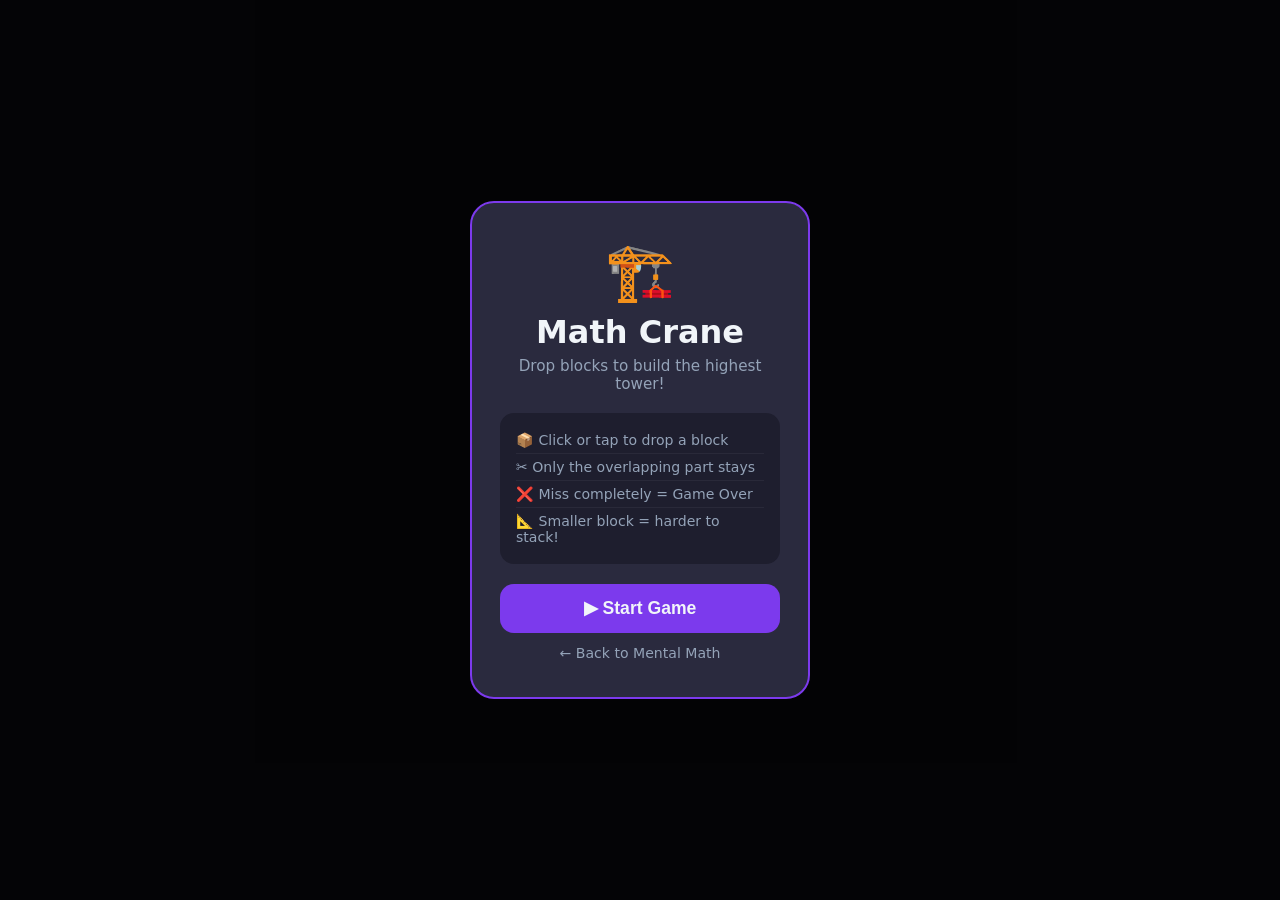
==== crane.html @ 94ea43d1 "new game crane" ====
<!DOCTYPE html>
<html lang="en">
<head>
  <meta charset="UTF-8" />
  <meta name="viewport" content="width=device-width, initial-scale=1.0" />
  <title>Math Crane 🏗️</title>
  <link rel="stylesheet" href="crane.css" />
</head>
<body>
  <!-- START SCREEN -->
  <div id="start-screen" class="overlay">
    <div class="overlay-box">
      <div class="crane-logo">🏗️</div>
      <h1>Math Crane</h1>
      <p class="sub">Drop blocks to build the highest tower!</p>
      <div class="how-to">
        <div class="how-row">📦 Click or tap to drop a block</div>
        <div class="how-row">✂️ Only the overlapping part stays</div>
        <div class="how-row">❌ Miss completely = Game Over</div>
        <div class="how-row">📐 Smaller block = harder to stack!</div>
      </div>
      <button class="big-btn" id="start-btn">▶ Start Game</button>
      <a href="index.html" class="back-link">← Back to Mental Math</a>
    </div>
  </div>

  <!-- GAME OVER SCREEN -->
  <div id="gameover-screen" class="overlay hidden">
    <div class="overlay-box">
      <div class="crane-logo">💥</div>
      <h1>Game Over!</h1>
      <p class="sub">Your tower collapsed!</p>
      <div class="score-display">
        <div class="score-label">Height Reached</div>
        <div class="score-value" id="final-score">0</div>
        <div class="score-label">blocks</div>
      </div>
      <div class="score-display" id="best-wrap">
        <div class="score-label">🏆 Best</div>
        <div class="score-value" id="best-score">0</div>
        <div class="score-label">blocks</div>
      </div>
      <button class="big-btn" id="retry-btn">🔄 Try Again</button>
      <a href="index.html" class="back-link">← Back to Mental Math</a>
    </div>
  </div>

  <!-- GAME UI -->
  <div id="game-ui" class="hidden">
    <div id="hud">
      <div class="hud-item">
        <span class="hud-label">HEIGHT</span>
        <span class="hud-value" id="hud-score">0</span>
      </div>
      <div class="hud-item">
        <span class="hud-label">BEST</span>
        <span class="hud-value" id="hud-best">0</span>
      </div>
    </div>
    <canvas id="gameCanvas"></canvas>
    <div id="drop-hint">Tap anywhere to drop!</div>
  </div>

  <script src="crane.js"></script>
</body>
</html>
---- crane.css ----
* { box-sizing: border-box; margin: 0; padding: 0; }

:root {
  --bg:     #1e1e2e;
  --card:   #2a2a3e;
  --accent: #7c3aed;
  --lite:   #a78bfa;
  --text:   #f1f5f9;
  --sub:    #94a3b8;
  --green:  #22c55e;
  --red:    #ef4444;
  --yellow: #f59e0b;
}

html, body {
  width: 100%; height: 100%;
  background: var(--bg);
  color: var(--text);
  font-family: 'Segoe UI', system-ui, sans-serif;
  overflow: hidden;
  user-select: none;
}

/* ── Overlays ───────────────────────────────────── */
.overlay {
  position: fixed;
  inset: 0;
  background: rgba(0,0,0,.88);
  display: flex;
  align-items: center;
  justify-content: center;
  z-index: 100;
}
.overlay.hidden { display: none; }

.overlay-box {
  background: var(--card);
  border: 2px solid var(--accent);
  border-radius: 24px;
  padding: 36px 28px;
  text-align: center;
  max-width: 340px;
  width: 90%;
}

.crane-logo { font-size: 3.5rem; margin-bottom: 8px; }
h1 { font-size: 2rem; font-weight: 900; margin-bottom: 6px; }
.sub { color: var(--sub); font-size: .95rem; margin-bottom: 20px; }

.how-to {
  background: var(--bg);
  border-radius: 14px;
  padding: 14px 16px;
  margin-bottom: 20px;
  text-align: left;
}
.how-row {
  font-size: .88rem;
  color: var(--sub);
  padding: 5px 0;
  border-bottom: 1px solid rgba(255,255,255,.05);
}
.how-row:last-child { border-bottom: none; }

.big-btn {
  display: block;
  width: 100%;
  background: var(--accent);
  color: var(--text);
  border: none;
  border-radius: 14px;
  padding: 14px;
  font-size: 1.1rem;
  font-weight: 800;
  cursor: pointer;
  transition: background .15s, transform .1s;
  margin-bottom: 12px;
}
.big-btn:hover { background: var(--lite); }
.big-btn:active { transform: scale(.97); }

.back-link {
  display: block;
  color: var(--sub);
  font-size: .88rem;
  text-decoration: none;
  margin-top: 4px;
}
.back-link:hover { color: var(--text); }

.score-display {
  background: var(--bg);
  border-radius: 14px;
  padding: 14px;
  margin-bottom: 14px;
}
.score-label { font-size: .8rem; color: var(--sub); font-weight: 600; text-transform: uppercase; }
.score-value { font-size: 3rem; font-weight: 900; color: var(--accent); line-height: 1.1; }

/* ── HUD ────────────────────────────────────────── */
#game-ui {
  position: fixed;
  inset: 0;
  display: flex;
  flex-direction: column;
  align-items: center;
}
#game-ui.hidden { display: none; }

#hud {
  display: flex;
  gap: 40px;
  padding: 14px 24px;
  background: rgba(26,26,46,.9);
  border-bottom: 1px solid rgba(255,255,255,.06);
  width: 100%;
  justify-content: center;
  z-index: 10;
}
.hud-item { text-align: center; }
.hud-label { display: block; font-size: .7rem; font-weight: 700; color: var(--sub); text-transform: uppercase; letter-spacing: .08em; }
.hud-value { display: block; font-size: 1.6rem; font-weight: 900; color: var(--lite); }

#gameCanvas {
  display: block;
  flex: 1;
  width: 100%;
  touch-action: none;
}

#drop-hint {
  position: fixed;
  bottom: 24px;
  left: 50%;
  transform: translateX(-50%);
  background: rgba(124,58,237,.25);
  border: 1px solid var(--accent);
  border-radius: 20px;
  padding: 8px 20px;
  font-size: .85rem;
  color: var(--lite);
  font-weight: 600;
  pointer-events: none;
  transition: opacity .4s;
}
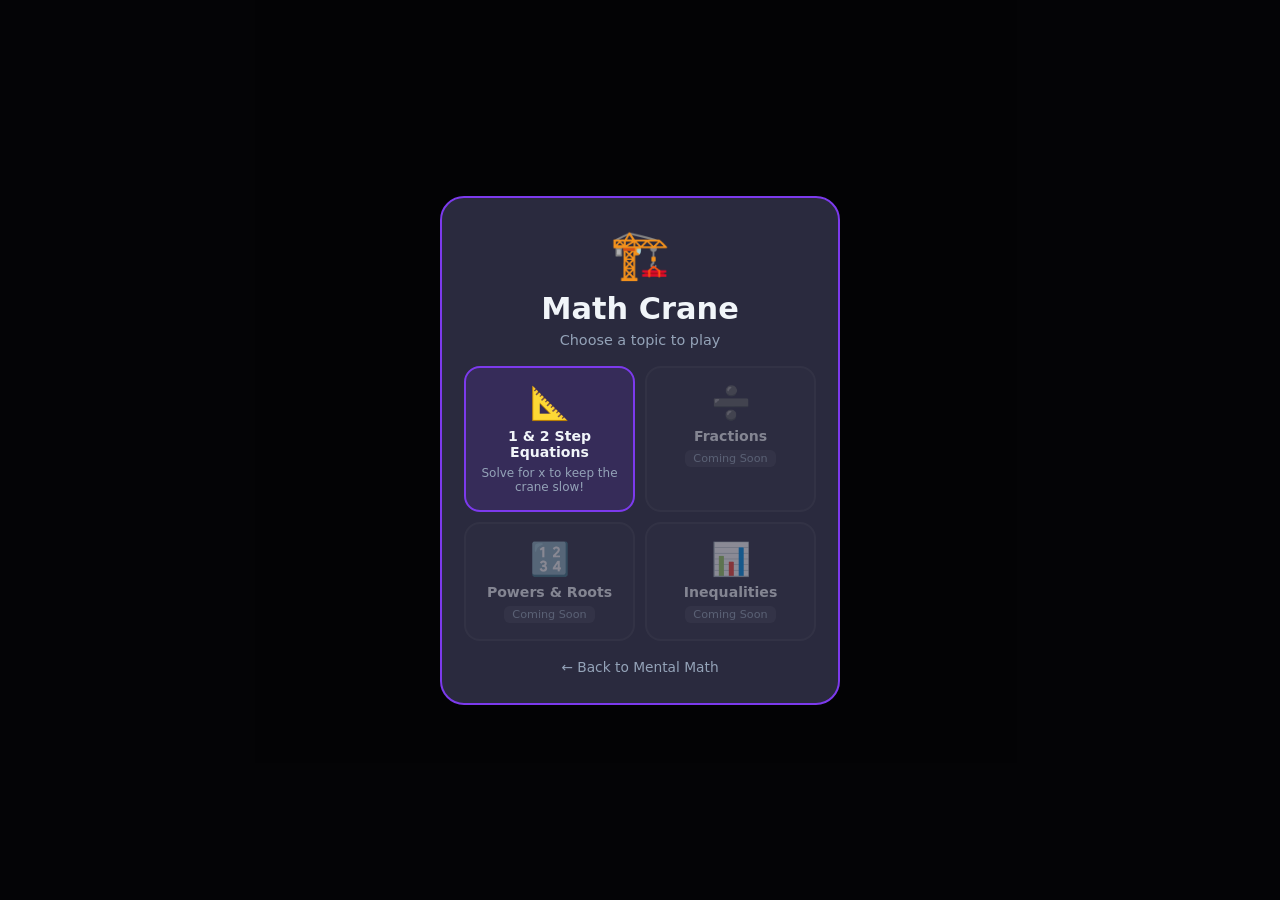
==== commit 0d25770c: "Update the math crane." ====
--- a/crane.html
+++ b/crane.html
@@ -7,24 +7,115 @@
   <link rel="stylesheet" href="crane.css" />
 </head>
 <body>
-  <!-- START SCREEN -->
-  <div id="start-screen" class="overlay">
-    <div class="overlay-box">
+
+  <!-- ── TOPIC SELECTION SCREEN ───────────────────────────── -->
+  <div id="topic-screen" class="overlay">
+    <div class="overlay-box topic-box">
       <div class="crane-logo">🏗️</div>
       <h1>Math Crane</h1>
-      <p class="sub">Drop blocks to build the highest tower!</p>
-      <div class="how-to">
-        <div class="how-row">📦 Click or tap to drop a block</div>
-        <div class="how-row">✂️ Only the overlapping part stays</div>
-        <div class="how-row">❌ Miss completely = Game Over</div>
-        <div class="how-row">📐 Smaller block = harder to stack!</div>
+      <p class="sub">Choose a topic to play</p>
+
+      <div class="topic-grid">
+        <!-- Active topic -->
+        <div class="topic-card active-topic" onclick="selectTopic('equations')">
+          <div class="topic-icon">📐</div>
+          <div class="topic-name">1 &amp; 2 Step Equations</div>
+          <div class="topic-desc">Solve for x to keep the crane slow!</div>
+        </div>
+        <!-- Coming soon -->
+        <div class="topic-card soon-topic">
+          <div class="topic-icon">➗</div>
+          <div class="topic-name">Fractions</div>
+          <div class="topic-desc coming-soon-badge">Coming Soon</div>
+        </div>
+        <div class="topic-card soon-topic">
+          <div class="topic-icon">🔢</div>
+          <div class="topic-name">Powers &amp; Roots</div>
+          <div class="topic-desc coming-soon-badge">Coming Soon</div>
+        </div>
+        <div class="topic-card soon-topic">
+          <div class="topic-icon">📊</div>
+          <div class="topic-name">Inequalities</div>
+          <div class="topic-desc coming-soon-badge">Coming Soon</div>
+        </div>
       </div>
-      <button class="big-btn" id="start-btn">▶ Start Game</button>
+
       <a href="index.html" class="back-link">← Back to Mental Math</a>
     </div>
   </div>
 
-  <!-- GAME OVER SCREEN -->
+  <!-- ── HOW TO PLAY OVERLAY ───────────────────────────────── -->
+  <div id="howto-overlay" class="overlay hidden">
+    <div class="overlay-box howto-box">
+      <div class="crane-logo" style="font-size:2.2rem">📐</div>
+      <h2 style="font-size:1.3rem;font-weight:900;margin-bottom:4px">1 &amp; 2 Step Equations</h2>
+      <p class="sub" style="margin-bottom:16px">Here's how the crane game works</p>
+
+      <div class="howto-steps">
+        <div class="howto-step">
+          <span class="step-icon">📦</span>
+          <span>Click or tap to <strong>drop a block</strong>. Only the overlapping part stays!</span>
+        </div>
+        <div class="howto-step">
+          <span class="step-icon">📐</span>
+          <span>Every <strong>4 blocks</strong>, the game pauses and shows you an equation to solve.</span>
+        </div>
+        <div class="howto-step eq-example">
+          <span>Example: &nbsp;<strong>2x + 3 = 11</strong> &nbsp;→&nbsp; type <strong>4</strong></span>
+        </div>
+        <div class="howto-step">
+          <span class="step-icon">⚡</span>
+          <span><strong>Answer fast!</strong> Every 3 seconds you wait, the crane speeds up.</span>
+        </div>
+        <div class="howto-step">
+          <span class="step-icon">🏆</span>
+          <span>The <strong>higher your tower</strong>, the harder the equations. How high can you go?</span>
+        </div>
+      </div>
+
+      <div class="speed-legend">
+        <span>🐢 Slow</span>
+        <div class="speed-bar-bg"><div class="speed-bar-fill"></div></div>
+        <span>🚀 Fast</span>
+      </div>
+      <p style="font-size:.78rem;color:var(--sub);margin-bottom:16px">Answer quickly → crane stays slow → you stack higher!</p>
+
+      <button class="big-btn" id="play-btn">▶ Let's Play!</button>
+    </div>
+  </div>
+
+  <!-- ── MATH QUESTION OVERLAY ─────────────────────────────── -->
+  <div id="question-overlay" class="overlay hidden">
+    <div class="overlay-box question-box">
+      <div class="q-header">
+        <span class="q-badge">📐 Solve for x</span>
+        <span class="speed-warning" id="speed-warning">⚡ Speed up in <strong id="countdown">3</strong>s</span>
+      </div>
+
+      <div class="equation-display" id="eq-display">2x + 3 = 11</div>
+
+      <div class="speed-meter">
+        <span class="speed-label">Crane Speed:</span>
+        <div class="speed-dots" id="speed-dots">
+          <span class="dot"></span><span class="dot"></span><span class="dot"></span>
+          <span class="dot"></span><span class="dot"></span><span class="dot"></span>
+        </div>
+        <span class="speed-emoji" id="speed-emoji">🐢</span>
+      </div>
+
+      <div class="eq-input-row">
+        <span class="eq-x-label">x =</span>
+        <input type="number" id="eq-input" inputmode="numeric" placeholder="?" autocomplete="off" />
+      </div>
+
+      <div class="eq-feedback hidden" id="eq-feedback">❌ Not quite — try again!</div>
+
+      <button class="big-btn" id="eq-submit">✓ Submit Answer</button>
+      <p style="font-size:.78rem;color:var(--sub);margin-top:8px">Press Enter or tap Submit</p>
+    </div>
+  </div>
+
+  <!-- ── GAME OVER SCREEN ───────────────────────────────────── -->
   <div id="gameover-screen" class="overlay hidden">
     <div class="overlay-box">
       <div class="crane-logo">💥</div>
@@ -35,22 +126,31 @@
         <div class="score-value" id="final-score">0</div>
         <div class="score-label">blocks</div>
       </div>
-      <div class="score-display" id="best-wrap">
+      <div class="score-display">
         <div class="score-label">🏆 Best</div>
         <div class="score-value" id="best-score">0</div>
         <div class="score-label">blocks</div>
       </div>
-      <button class="big-btn" id="retry-btn">🔄 Try Again</button>
+      <div class="score-display" id="eq-stats-box">
+        <div class="score-label">✅ Equations Solved</div>
+        <div class="score-value" id="eq-solved-count" style="font-size:2rem">0</div>
+      </div>
+      <button class="big-btn" id="retry-btn">🔄 Play Again</button>
+      <button class="big-btn grey-btn" id="change-topic-btn">📐 Change Topic</button>
       <a href="index.html" class="back-link">← Back to Mental Math</a>
     </div>
   </div>
 
-  <!-- GAME UI -->
+  <!-- ── GAME UI ────────────────────────────────────────────── -->
   <div id="game-ui" class="hidden">
     <div id="hud">
       <div class="hud-item">
         <span class="hud-label">HEIGHT</span>
         <span class="hud-value" id="hud-score">0</span>
+      </div>
+      <div class="hud-item">
+        <span class="hud-label">SOLVED</span>
+        <span class="hud-value" id="hud-solved">0</span>
       </div>
       <div class="hud-item">
         <span class="hud-label">BEST</span>
--- a/crane.css
+++ b/crane.css
@@ -30,6 +30,8 @@
   align-items: center;
   justify-content: center;
   z-index: 100;
+  padding: 16px;
+  overflow-y: auto;
 }
 .overlay.hidden { display: none; }
 
@@ -37,31 +39,216 @@
   background: var(--card);
   border: 2px solid var(--accent);
   border-radius: 24px;
-  padding: 36px 28px;
+  padding: 28px 22px;
   text-align: center;
-  max-width: 340px;
-  width: 90%;
-}
-
-.crane-logo { font-size: 3.5rem; margin-bottom: 8px; }
-h1 { font-size: 2rem; font-weight: 900; margin-bottom: 6px; }
-.sub { color: var(--sub); font-size: .95rem; margin-bottom: 20px; }
-
-.how-to {
-  background: var(--bg);
-  border-radius: 14px;
-  padding: 14px 16px;
-  margin-bottom: 20px;
-  text-align: left;
-}
-.how-row {
+  width: 100%;
+  max-width: 360px;
+}
+
+.crane-logo { font-size: 3rem; margin-bottom: 8px; }
+h1 { font-size: 1.9rem; font-weight: 900; margin-bottom: 6px; }
+.sub { color: var(--sub); font-size: .9rem; margin-bottom: 18px; }
+
+/* ── Topic Selection ────────────────────────────── */
+.topic-box { max-width: 400px; }
+
+.topic-grid {
+  display: grid;
+  grid-template-columns: 1fr 1fr;
+  gap: 10px;
+  margin-bottom: 18px;
+}
+
+.topic-card {
+  border-radius: 16px;
+  padding: 16px 10px;
+  border: 2px solid transparent;
+  display: flex;
+  flex-direction: column;
+  align-items: center;
+  gap: 6px;
+  cursor: pointer;
+  transition: transform .15s, border-color .15s, background .15s;
+}
+
+.active-topic {
+  background: rgba(124,58,237,.15);
+  border-color: var(--accent);
+}
+.active-topic:hover { transform: scale(1.03); background: rgba(124,58,237,.25); }
+.active-topic:active { transform: scale(.97); }
+
+.soon-topic {
+  background: rgba(255,255,255,.03);
+  border-color: rgba(255,255,255,.06);
+  opacity: .45;
+  cursor: not-allowed;
+}
+
+.topic-icon { font-size: 2rem; }
+.topic-name { font-size: .88rem; font-weight: 800; color: var(--text); }
+.topic-desc { font-size: .75rem; color: var(--sub); }
+.coming-soon-badge {
+  font-size: .7rem;
+  background: rgba(255,255,255,.08);
+  border-radius: 6px;
+  padding: 2px 8px;
+  color: var(--sub);
+}
+
+/* ── How To Play ────────────────────────────────── */
+.howto-box { max-width: 380px; text-align: left; }
+
+.howto-steps {
+  display: flex;
+  flex-direction: column;
+  gap: 10px;
+  margin-bottom: 14px;
+}
+.howto-step {
+  display: flex;
+  align-items: flex-start;
+  gap: 10px;
+  font-size: .87rem;
+  color: var(--sub);
+  line-height: 1.5;
+  background: var(--bg);
+  border-radius: 10px;
+  padding: 10px 12px;
+}
+.howto-step strong { color: var(--text); }
+.step-icon { font-size: 1.1rem; flex-shrink: 0; margin-top: 1px; }
+.eq-example {
+  justify-content: center;
+  text-align: center;
+  background: rgba(124,58,237,.15);
+  border: 1px solid rgba(124,58,237,.3);
+  color: var(--text);
+  font-size: .9rem;
+  font-weight: 600;
+}
+
+.speed-legend {
+  display: flex;
+  align-items: center;
+  gap: 10px;
+  margin: 12px 0 6px;
+  font-size: .8rem;
+  color: var(--sub);
+}
+.speed-bar-bg {
+  flex: 1;
+  height: 8px;
+  background: rgba(255,255,255,.08);
+  border-radius: 4px;
+  overflow: hidden;
+}
+.speed-bar-fill {
+  height: 100%;
+  width: 30%;
+  background: linear-gradient(to right, var(--green), var(--yellow), var(--red));
+  border-radius: 4px;
+}
+
+/* ── Math Question Overlay ──────────────────────── */
+.question-box {
+  max-width: 360px;
+  text-align: center;
+  border-color: var(--yellow);
+}
+
+.q-header {
+  display: flex;
+  justify-content: space-between;
+  align-items: center;
+  margin-bottom: 16px;
+}
+.q-badge {
+  font-size: .8rem;
+  font-weight: 700;
+  background: rgba(124,58,237,.2);
+  color: var(--lite);
+  padding: 4px 10px;
+  border-radius: 8px;
+}
+.speed-warning {
+  font-size: .8rem;
+  color: var(--yellow);
+  font-weight: 600;
+}
+.speed-warning strong { font-size: 1rem; }
+
+.equation-display {
+  font-size: 2.4rem;
+  font-weight: 900;
+  color: var(--text);
+  background: var(--bg);
+  border-radius: 16px;
+  padding: 20px 16px;
+  margin-bottom: 14px;
+  letter-spacing: .02em;
+}
+
+.speed-meter {
+  display: flex;
+  align-items: center;
+  gap: 8px;
+  margin-bottom: 14px;
+  background: var(--bg);
+  border-radius: 10px;
+  padding: 8px 12px;
+}
+.speed-label { font-size: .75rem; color: var(--sub); flex-shrink: 0; }
+.speed-dots { display: flex; gap: 4px; flex: 1; justify-content: center; }
+.dot {
+  width: 14px; height: 14px;
+  border-radius: 50%;
+  background: rgba(255,255,255,.12);
+  transition: background .3s;
+}
+.dot.active-slow   { background: var(--green); }
+.dot.active-medium { background: var(--yellow); }
+.dot.active-fast   { background: var(--red); box-shadow: 0 0 6px var(--red); }
+.speed-emoji { font-size: 1.2rem; flex-shrink: 0; }
+
+.eq-input-row {
+  display: flex;
+  align-items: center;
+  gap: 10px;
+  justify-content: center;
+  margin-bottom: 10px;
+}
+.eq-x-label {
+  font-size: 1.6rem;
+  font-weight: 900;
+  color: var(--lite);
+}
+#eq-input {
+  width: 110px;
+  background: var(--bg);
+  border: 2px solid var(--accent);
+  border-radius: 12px;
+  color: var(--text);
+  font-size: 1.6rem;
+  font-weight: 700;
+  text-align: center;
+  padding: 10px 8px;
+  outline: none;
+}
+#eq-input:focus { border-color: var(--lite); }
+
+.eq-feedback {
   font-size: .88rem;
-  color: var(--sub);
-  padding: 5px 0;
-  border-bottom: 1px solid rgba(255,255,255,.05);
-}
-.how-row:last-child { border-bottom: none; }
-
+  color: var(--red);
+  font-weight: 700;
+  margin-bottom: 8px;
+  background: rgba(239,68,68,.1);
+  border-radius: 8px;
+  padding: 6px 12px;
+}
+.eq-feedback.hidden { display: none; }
+
+/* ── Buttons ────────────────────────────────────── */
 .big-btn {
   display: block;
   width: 100%;
@@ -70,32 +257,35 @@
   border: none;
   border-radius: 14px;
   padding: 14px;
-  font-size: 1.1rem;
+  font-size: 1.05rem;
   font-weight: 800;
   cursor: pointer;
   transition: background .15s, transform .1s;
-  margin-bottom: 12px;
-}
-.big-btn:hover { background: var(--lite); }
+  margin-bottom: 10px;
+}
+.big-btn:hover  { background: var(--lite); }
 .big-btn:active { transform: scale(.97); }
+.grey-btn { background: #374151; }
+.grey-btn:hover { background: #4b5563; }
 
 .back-link {
   display: block;
   color: var(--sub);
-  font-size: .88rem;
+  font-size: .86rem;
   text-decoration: none;
   margin-top: 4px;
 }
 .back-link:hover { color: var(--text); }
 
+/* ── Score Display ──────────────────────────────── */
 .score-display {
   background: var(--bg);
   border-radius: 14px;
-  padding: 14px;
-  margin-bottom: 14px;
-}
-.score-label { font-size: .8rem; color: var(--sub); font-weight: 600; text-transform: uppercase; }
-.score-value { font-size: 3rem; font-weight: 900; color: var(--accent); line-height: 1.1; }
+  padding: 12px;
+  margin-bottom: 12px;
+}
+.score-label { font-size: .75rem; color: var(--sub); font-weight: 600; text-transform: uppercase; }
+.score-value { font-size: 2.6rem; font-weight: 900; color: var(--accent); line-height: 1.1; }
 
 /* ── HUD ────────────────────────────────────────── */
 #game-ui {
@@ -109,17 +299,18 @@
 
 #hud {
   display: flex;
-  gap: 40px;
-  padding: 14px 24px;
-  background: rgba(26,26,46,.9);
+  gap: 28px;
+  padding: 12px 20px;
+  background: rgba(26,26,46,.95);
   border-bottom: 1px solid rgba(255,255,255,.06);
   width: 100%;
   justify-content: center;
   z-index: 10;
+  flex-shrink: 0;
 }
 .hud-item { text-align: center; }
-.hud-label { display: block; font-size: .7rem; font-weight: 700; color: var(--sub); text-transform: uppercase; letter-spacing: .08em; }
-.hud-value { display: block; font-size: 1.6rem; font-weight: 900; color: var(--lite); }
+.hud-label { display: block; font-size: .65rem; font-weight: 700; color: var(--sub); text-transform: uppercase; letter-spacing: .08em; }
+.hud-value { display: block; font-size: 1.5rem; font-weight: 900; color: var(--lite); }
 
 #gameCanvas {
   display: block;
@@ -130,16 +321,30 @@
 
 #drop-hint {
   position: fixed;
-  bottom: 24px;
+  bottom: 20px;
   left: 50%;
   transform: translateX(-50%);
   background: rgba(124,58,237,.25);
   border: 1px solid var(--accent);
   border-radius: 20px;
-  padding: 8px 20px;
-  font-size: .85rem;
+  padding: 7px 18px;
+  font-size: .82rem;
   color: var(--lite);
   font-weight: 600;
   pointer-events: none;
-  transition: opacity .4s;
-}
+  white-space: nowrap;
+  transition: opacity .5s;
+}
+
+/* ── Next question counter on canvas ────────────── */
+#next-q-hint {
+  position: fixed;
+  bottom: 60px;
+  left: 50%;
+  transform: translateX(-50%);
+  font-size: .78rem;
+  color: var(--sub);
+  font-weight: 600;
+  pointer-events: none;
+  white-space: nowrap;
+}
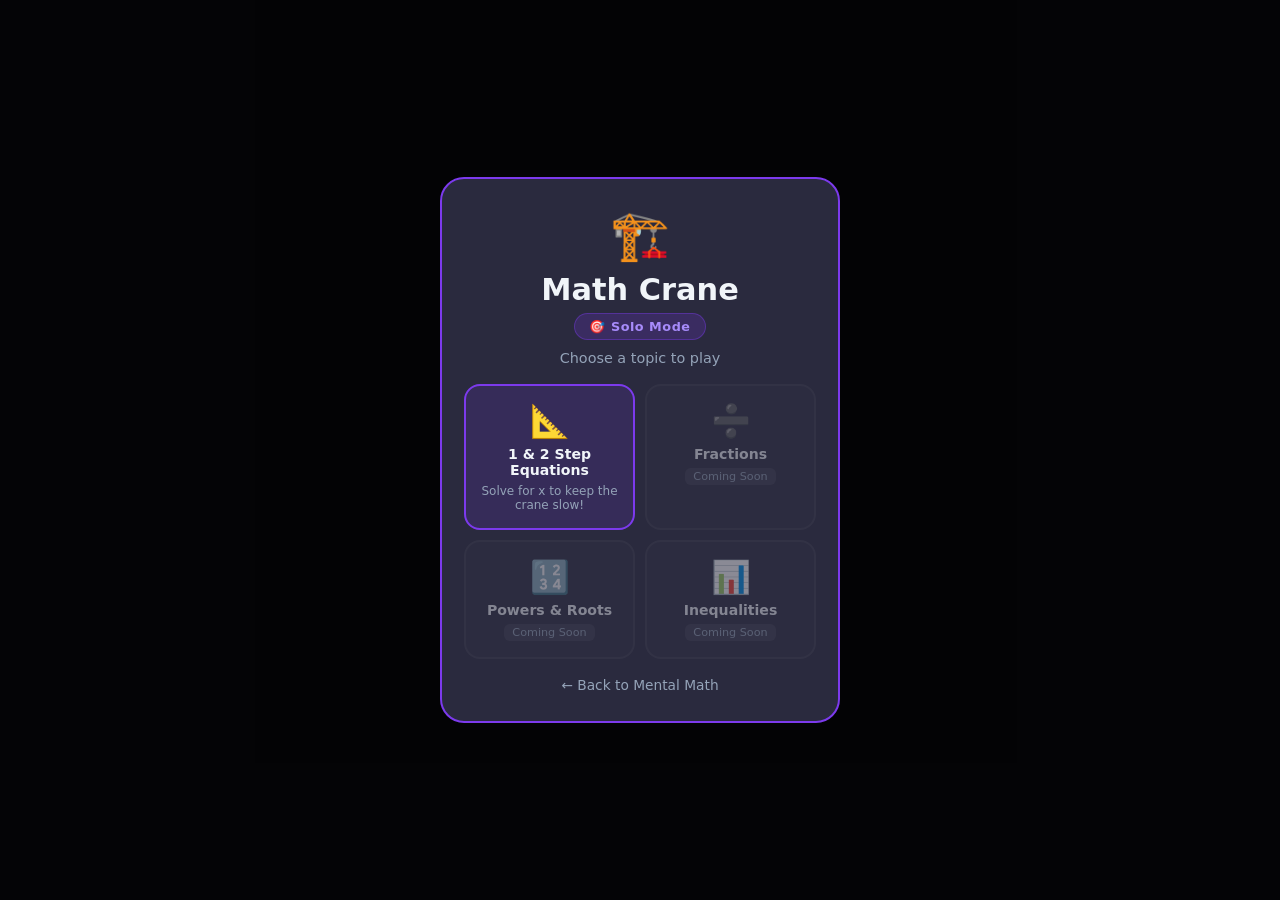
==== commit 3a46479d: "Crane Added multiplayer up to 5 players move the card to solo and clahllenge friend." ====
--- a/crane.html
+++ b/crane.html
@@ -8,21 +8,20 @@
 </head>
 <body>
 
-  <!-- ── TOPIC SELECTION SCREEN ───────────────────────────── -->
+  <!-- ── TOPIC SELECTION ───────────────────────────────────── -->
   <div id="topic-screen" class="overlay">
     <div class="overlay-box topic-box">
       <div class="crane-logo">🏗️</div>
       <h1>Math Crane</h1>
+      <div id="mode-banner" class="mode-banner solo-banner">🎯 Solo Mode</div>
       <p class="sub">Choose a topic to play</p>
 
       <div class="topic-grid">
-        <!-- Active topic -->
         <div class="topic-card active-topic" onclick="selectTopic('equations')">
           <div class="topic-icon">📐</div>
           <div class="topic-name">1 &amp; 2 Step Equations</div>
           <div class="topic-desc">Solve for x to keep the crane slow!</div>
         </div>
-        <!-- Coming soon -->
         <div class="topic-card soon-topic">
           <div class="topic-icon">➗</div>
           <div class="topic-name">Fractions</div>
@@ -44,7 +43,46 @@
     </div>
   </div>
 
-  <!-- ── HOW TO PLAY OVERLAY ───────────────────────────────── -->
+  <!-- ── MULTI: CREATE OR JOIN ──────────────────────────────── -->
+  <div id="multi-mode-screen" class="overlay hidden">
+    <div class="overlay-box">
+      <div style="font-size:2.4rem;margin-bottom:8px">🏗️</div>
+      <h2 class="screen-title">Math Crane Multiplayer</h2>
+      <p class="sub" style="margin-bottom:24px">Topic: <strong id="multi-topic-label" style="color:var(--lite)">1 &amp; 2 Step Equations</strong></p>
+      <button class="big-btn" id="create-room-btn">🏠 Create a Room</button>
+      <button class="big-btn grey-btn" id="join-room-btn">🔗 Join with Code</button>
+      <button class="back-link-btn" id="multi-back-btn">← Back</button>
+    </div>
+  </div>
+
+  <!-- ── JOIN ROOM ──────────────────────────────────────────── -->
+  <div id="join-screen" class="overlay hidden">
+    <div class="overlay-box">
+      <div style="font-size:2rem;margin-bottom:8px">🔗</div>
+      <h2 class="screen-title">Join a Room</h2>
+      <p class="sub" style="margin-bottom:16px">Enter the 4-digit code</p>
+      <input type="number" id="join-code-input" inputmode="numeric" maxlength="4" placeholder="1234" class="code-input" />
+      <div id="join-error" class="join-error hidden">Room not found. Check the code!</div>
+      <button class="big-btn" id="join-submit-btn">→ Join</button>
+      <button class="back-link-btn" id="join-back-btn">← Back</button>
+    </div>
+  </div>
+
+  <!-- ── LOBBY ──────────────────────────────────────────────── -->
+  <div id="lobby-screen" class="overlay hidden">
+    <div class="overlay-box lobby-box">
+      <div style="font-size:1.8rem;margin-bottom:4px">🏗️</div>
+      <h2 class="screen-title">Room Code</h2>
+      <div class="lobby-code" id="lobby-code-display">----</div>
+      <p class="sub" style="margin-bottom:14px">Share this code with friends!</p>
+      <div class="lobby-players" id="lobby-players"></div>
+      <p id="lobby-waiting-msg" class="lobby-waiting-msg">Waiting for players… (up to 5)</p>
+      <button class="big-btn green-btn" id="lobby-start-btn" style="display:none">▶ Start Game!</button>
+      <button class="big-btn grey-btn" id="lobby-leave-btn">Leave Room</button>
+    </div>
+  </div>
+
+  <!-- ── HOW TO PLAY ────────────────────────────────────────── -->
   <div id="howto-overlay" class="overlay hidden">
     <div class="overlay-box howto-box">
       <div class="crane-logo" style="font-size:2.2rem">📐</div>
@@ -69,7 +107,7 @@
         </div>
         <div class="howto-step">
           <span class="step-icon">🏆</span>
-          <span>The <strong>higher your tower</strong>, the harder the equations. How high can you go?</span>
+          <span id="howto-goal-text">The <strong>higher your tower</strong>, the harder the equations. How high can you go?</span>
         </div>
       </div>
 
@@ -81,6 +119,13 @@
       <p style="font-size:.78rem;color:var(--sub);margin-bottom:16px">Answer quickly → crane stays slow → you stack higher!</p>
 
       <button class="big-btn" id="play-btn">▶ Let's Play!</button>
+    </div>
+  </div>
+
+  <!-- ── COUNTDOWN OVERLAY ──────────────────────────────────── -->
+  <div id="countdown-overlay" class="overlay hidden">
+    <div class="countdown-box">
+      <div id="countdown-num">3</div>
     </div>
   </div>
 
@@ -115,7 +160,54 @@
     </div>
   </div>
 
-  <!-- ── GAME OVER SCREEN ───────────────────────────────────── -->
+  <!-- ── PAUSE OVERLAY ─────────────────────────────────────── -->
+  <div id="pause-overlay" class="overlay hidden">
+    <div class="overlay-box pause-box">
+      <div style="font-size:2.5rem;margin-bottom:8px">⏸️</div>
+      <h2 style="font-size:1.4rem;font-weight:900;margin-bottom:6px">Game Paused</h2>
+      <p style="color:var(--sub);font-size:.9rem;margin-bottom:20px">Take a breath!</p>
+      <button class="big-btn" id="resume-btn">▶ Resume</button>
+      <button class="big-btn grey-btn" id="pause-quit-btn">✕ Quit Game</button>
+    </div>
+  </div>
+
+  <!-- ── QUIT CONFIRM ───────────────────────────────────────── -->
+  <div id="crane-quit-overlay" class="overlay hidden">
+    <div class="overlay-box pause-box">
+      <div style="font-size:2.5rem;margin-bottom:8px">⚠️</div>
+      <h2 style="font-size:1.3rem;font-weight:900;margin-bottom:6px">Quit Game?</h2>
+      <p style="color:var(--sub);font-size:.88rem;margin-bottom:20px">Your tower progress will be lost!</p>
+      <div style="display:flex;gap:10px">
+        <button class="big-btn grey-btn" style="margin:0;flex:1" id="quit-no-btn">✕ No, Stay</button>
+        <button class="big-btn" style="margin:0;flex:1;background:var(--red)" id="quit-yes-btn">✓ Yes, Quit</button>
+      </div>
+    </div>
+  </div>
+
+  <!-- ── SPECTATOR (eliminated in multi) ────────────────────── -->
+  <div id="spectator-overlay" class="overlay hidden">
+    <div class="overlay-box spectator-box">
+      <div style="font-size:2.5rem;margin-bottom:6px">💥</div>
+      <h2 style="font-size:1.3rem;font-weight:900;margin-bottom:4px">You're Eliminated!</h2>
+      <p class="sub" style="margin-bottom:14px">Watch the remaining players…</p>
+      <div class="live-leaderboard" id="spectator-leaderboard"></div>
+      <p id="spectator-waiting" style="font-size:.8rem;color:var(--sub);margin-top:10px">Game in progress…</p>
+    </div>
+  </div>
+
+  <!-- ── FINAL RESULTS (multi) ──────────────────────────────── -->
+  <div id="final-results-screen" class="overlay hidden">
+    <div class="overlay-box results-box">
+      <div style="font-size:2.5rem;margin-bottom:6px">🏆</div>
+      <h2 style="font-size:1.4rem;font-weight:900;margin-bottom:4px">Game Over!</h2>
+      <p class="sub" style="margin-bottom:14px">Final Rankings</p>
+      <div class="final-rankings" id="final-rankings"></div>
+      <button class="big-btn green-btn" id="rematch-btn">🔄 Rematch</button>
+      <button class="big-btn grey-btn" id="results-home-btn">🏠 Back to Menu</button>
+    </div>
+  </div>
+
+  <!-- ── SOLO GAME OVER ────────────────────────────────────── -->
   <div id="gameover-screen" class="overlay hidden">
     <div class="overlay-box">
       <div class="crane-logo">💥</div>
@@ -141,9 +233,10 @@
     </div>
   </div>
 
-  <!-- ── GAME UI ────────────────────────────────────────────── -->
+  <!-- ── GAME UI ───────────────────────────────────────────── -->
   <div id="game-ui" class="hidden">
     <div id="hud">
+      <button class="hud-quit-btn" id="hud-quit-btn" title="Quit">✕</button>
       <div class="hud-item">
         <span class="hud-label">HEIGHT</span>
         <span class="hud-value" id="hud-score">0</span>
@@ -152,15 +245,18 @@
         <span class="hud-label">SOLVED</span>
         <span class="hud-value" id="hud-solved">0</span>
       </div>
-      <div class="hud-item">
+      <div class="hud-item" id="hud-best-item">
         <span class="hud-label">BEST</span>
         <span class="hud-value" id="hud-best">0</span>
       </div>
-    </div>
+      <button class="hud-pause-btn" id="hud-pause-btn" title="Pause">⏸</button>
+    </div>
+    <!-- Mini leaderboard shown during multiplayer -->
+    <div id="mini-leaderboard" class="hidden"></div>
     <canvas id="gameCanvas"></canvas>
     <div id="drop-hint">Tap anywhere to drop!</div>
   </div>
 
-  <script src="crane.js"></script>
+  <script type="module" src="crane.js"></script>
 </body>
 </html>
--- a/crane.css
+++ b/crane.css
@@ -297,17 +297,38 @@
 }
 #game-ui.hidden { display: none; }
 
+.pause-box { max-width: 300px; }
+
 #hud {
   display: flex;
-  gap: 28px;
-  padding: 12px 20px;
+  gap: 20px;
+  padding: 10px 14px;
   background: rgba(26,26,46,.95);
   border-bottom: 1px solid rgba(255,255,255,.06);
   width: 100%;
   justify-content: center;
+  align-items: center;
   z-index: 10;
   flex-shrink: 0;
 }
+
+.hud-quit-btn, .hud-pause-btn {
+  background: rgba(255,255,255,.07);
+  border: 1.5px solid rgba(255,255,255,.1);
+  border-radius: 10px;
+  color: var(--sub);
+  font-size: 1rem;
+  width: 36px;
+  height: 36px;
+  cursor: pointer;
+  display: flex;
+  align-items: center;
+  justify-content: center;
+  transition: background .15s, color .15s;
+  flex-shrink: 0;
+}
+.hud-quit-btn:hover  { background: var(--red);    color: #fff; border-color: var(--red); }
+.hud-pause-btn:hover { background: var(--accent);  color: #fff; border-color: var(--accent); }
 .hud-item { text-align: center; }
 .hud-label { display: block; font-size: .65rem; font-weight: 700; color: var(--sub); text-transform: uppercase; letter-spacing: .08em; }
 .hud-value { display: block; font-size: 1.5rem; font-weight: 900; color: var(--lite); }
@@ -336,6 +357,210 @@
   transition: opacity .5s;
 }
 
+/* ── Mode Banner ────────────────────────────────── */
+.mode-banner {
+  display: inline-block;
+  font-size: .8rem;
+  font-weight: 800;
+  border-radius: 20px;
+  padding: 5px 14px;
+  margin-bottom: 10px;
+  letter-spacing: .04em;
+}
+.solo-banner  { background: rgba(124,58,237,.2); color: var(--lite); border: 1px solid rgba(124,58,237,.4); }
+.multi-banner { background: rgba(239,68,68,.15); color: #f87171;    border: 1px solid rgba(239,68,68,.35); }
+
+/* ── Back link button ───────────────────────────── */
+.back-link-btn {
+  display: block;
+  background: none;
+  border: none;
+  color: var(--sub);
+  font-size: .88rem;
+  cursor: pointer;
+  margin-top: 4px;
+  text-decoration: none;
+  padding: 4px;
+}
+.back-link-btn:hover { color: var(--text); }
+
+/* ── Screen title ───────────────────────────────── */
+.screen-title { font-size: 1.3rem; font-weight: 900; margin-bottom: 6px; }
+
+/* ── Green button ───────────────────────────────── */
+.green-btn { background: var(--green); }
+.green-btn:hover { background: #16a34a; }
+
+/* ── Join code input ────────────────────────────── */
+.code-input {
+  display: block;
+  width: 140px;
+  margin: 0 auto 12px;
+  background: var(--bg);
+  border: 2px solid var(--accent);
+  border-radius: 14px;
+  color: var(--text);
+  font-size: 2.2rem;
+  font-weight: 900;
+  text-align: center;
+  padding: 12px 10px;
+  outline: none;
+  letter-spacing: .15em;
+}
+.code-input:focus { border-color: var(--lite); }
+
+.join-error {
+  font-size: .84rem;
+  color: var(--red);
+  font-weight: 700;
+  background: rgba(239,68,68,.1);
+  border-radius: 8px;
+  padding: 7px 12px;
+  margin-bottom: 10px;
+}
+.join-error.hidden { display: none; }
+
+/* ── Lobby ──────────────────────────────────────── */
+.lobby-box { max-width: 360px; }
+
+.lobby-code {
+  font-size: 3rem;
+  font-weight: 900;
+  color: var(--lite);
+  letter-spacing: .2em;
+  background: var(--bg);
+  border-radius: 14px;
+  padding: 10px 20px;
+  margin-bottom: 8px;
+  display: inline-block;
+}
+
+.lobby-players {
+  display: flex;
+  flex-direction: column;
+  gap: 8px;
+  margin-bottom: 12px;
+  max-height: 220px;
+  overflow-y: auto;
+}
+
+.lobby-player-row {
+  display: flex;
+  align-items: center;
+  gap: 10px;
+  background: var(--bg);
+  border-radius: 10px;
+  padding: 9px 14px;
+}
+.lp-avatar { font-size: 1.5rem; }
+.lp-name   { font-size: .95rem; font-weight: 700; color: var(--text); }
+
+.lobby-waiting-msg {
+  font-size: .8rem;
+  color: var(--sub);
+  margin-bottom: 12px;
+}
+
+/* ── Countdown overlay ──────────────────────────── */
+.countdown-box {
+  display: flex;
+  align-items: center;
+  justify-content: center;
+}
+#countdown-num {
+  font-size: 7rem;
+  font-weight: 900;
+  color: var(--lite);
+  text-shadow: 0 0 40px rgba(124,58,237,.6);
+  animation: countPulse .8s ease-in-out;
+}
+@keyframes countPulse {
+  0%   { transform: scale(1.4); opacity: 0; }
+  100% { transform: scale(1);   opacity: 1; }
+}
+
+/* ── Mini leaderboard (during multi game) ───────── */
+#mini-leaderboard {
+  width: 100%;
+  background: rgba(26,26,46,.95);
+  border-bottom: 1px solid rgba(255,255,255,.06);
+  padding: 4px 10px;
+  display: flex;
+  flex-wrap: wrap;
+  gap: 4px 12px;
+  justify-content: center;
+  align-items: center;
+  z-index: 10;
+  flex-shrink: 0;
+}
+#mini-leaderboard.hidden { display: none; }
+
+.ml-row {
+  font-size: .76rem;
+  font-weight: 700;
+  color: var(--lite);
+  white-space: nowrap;
+}
+.ml-dead { color: var(--sub); text-decoration: line-through; }
+
+/* ── Spectator overlay ──────────────────────────── */
+.spectator-box { max-width: 380px; }
+
+.live-leaderboard {
+  display: flex;
+  flex-direction: column;
+  gap: 8px;
+  width: 100%;
+  max-height: 260px;
+  overflow-y: auto;
+}
+
+.lb-row {
+  display: grid;
+  grid-template-columns: 28px 32px 1fr auto 24px;
+  align-items: center;
+  gap: 8px;
+  background: var(--bg);
+  border-radius: 10px;
+  padding: 9px 12px;
+  border: 1px solid transparent;
+  transition: background .3s;
+}
+.lb-alive { border-color: rgba(34,197,94,.25); }
+.lb-dead  { opacity: .55; }
+.lb-rank   { font-size: .85rem; font-weight: 800; color: var(--sub); }
+.lb-avatar { font-size: 1.3rem; }
+.lb-name   { font-size: .9rem; font-weight: 700; color: var(--text); }
+.lb-score  { font-size: .85rem; font-weight: 700; color: var(--lite); text-align: right; }
+.lb-status { font-size: .9rem; }
+
+/* ── Final results ──────────────────────────────── */
+.results-box { max-width: 380px; }
+
+.final-rankings {
+  display: flex;
+  flex-direction: column;
+  gap: 8px;
+  margin-bottom: 18px;
+  width: 100%;
+}
+
+.fr-row {
+  display: grid;
+  grid-template-columns: 28px 32px 1fr auto;
+  align-items: center;
+  gap: 8px;
+  background: var(--bg);
+  border-radius: 10px;
+  padding: 11px 14px;
+  border: 1px solid transparent;
+}
+.fr-me { border-color: var(--accent); background: rgba(124,58,237,.15); }
+.fr-medal  { font-size: 1.1rem; }
+.fr-avatar { font-size: 1.3rem; }
+.fr-name   { font-size: .9rem; font-weight: 700; color: var(--text); }
+.fr-score  { font-size: .88rem; font-weight: 700; color: var(--lite); text-align: right; }
+
 /* ── Next question counter on canvas ────────────── */
 #next-q-hint {
   position: fixed;
